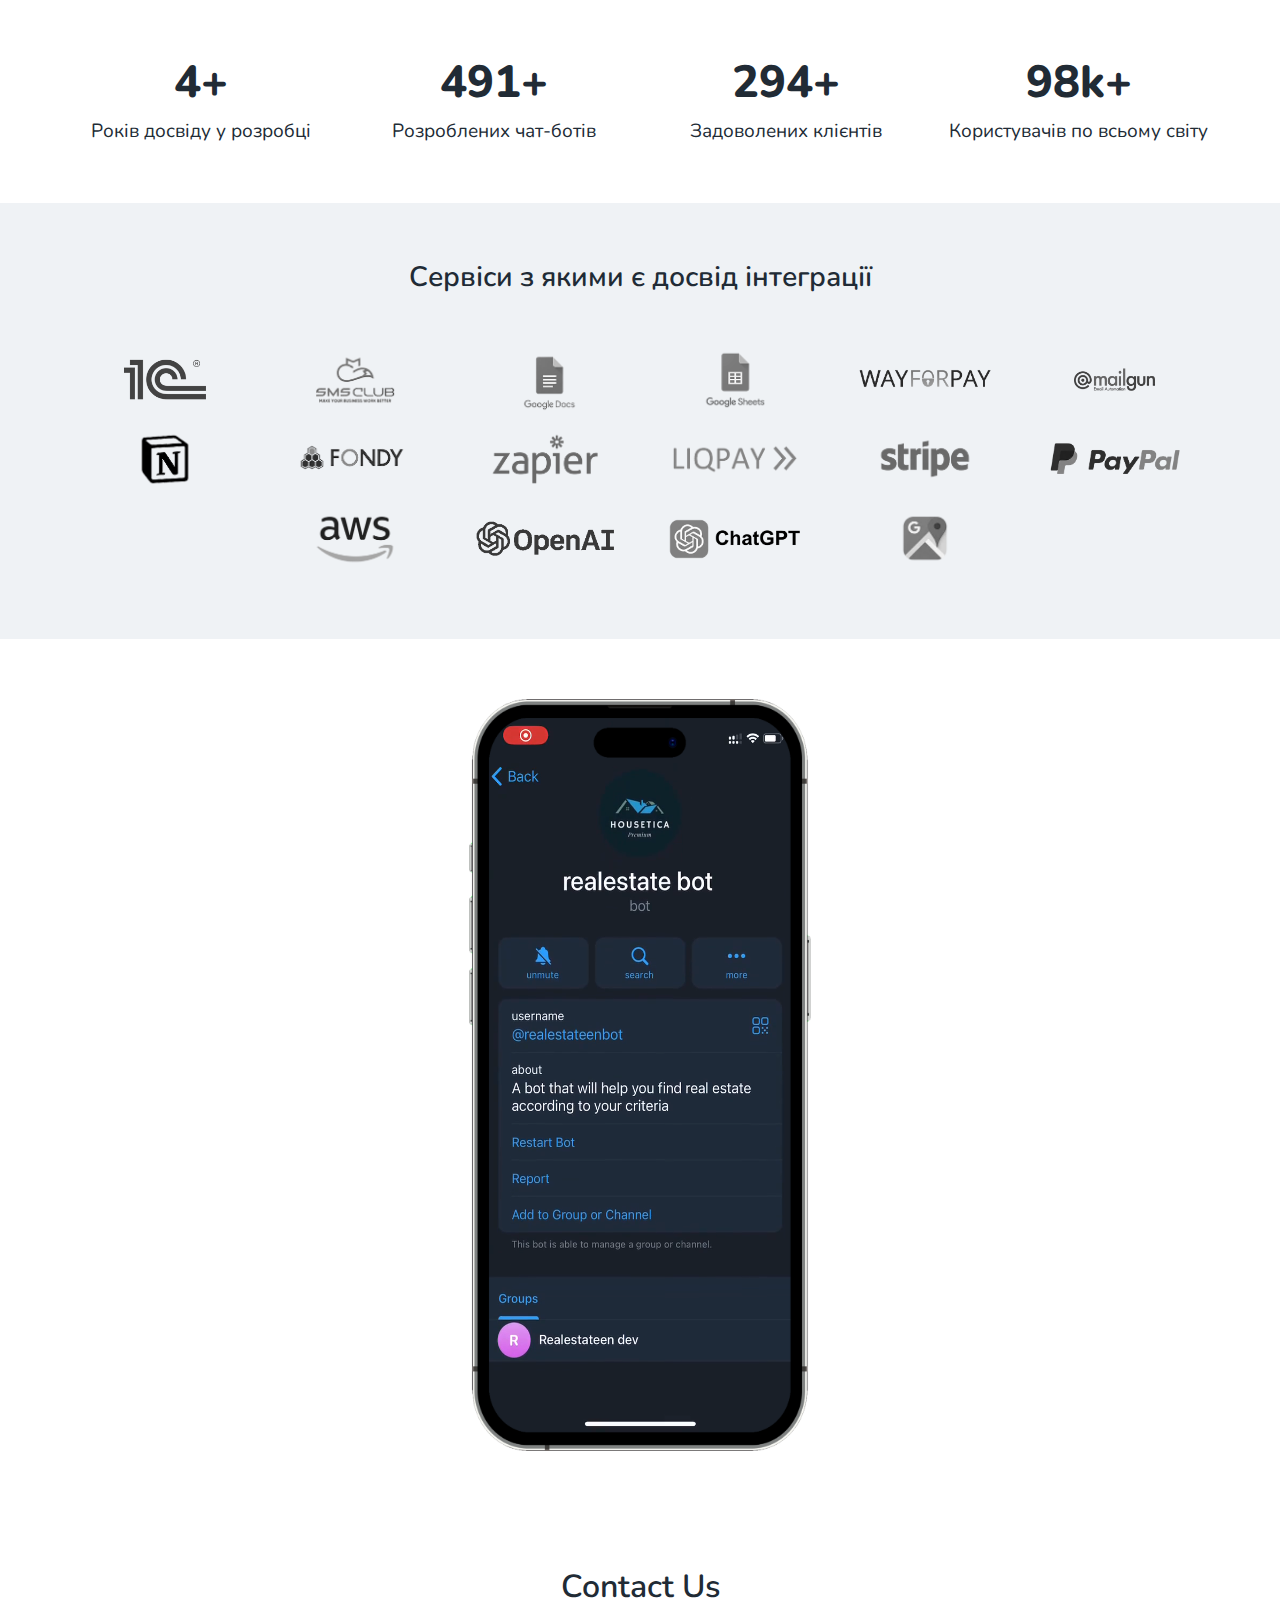
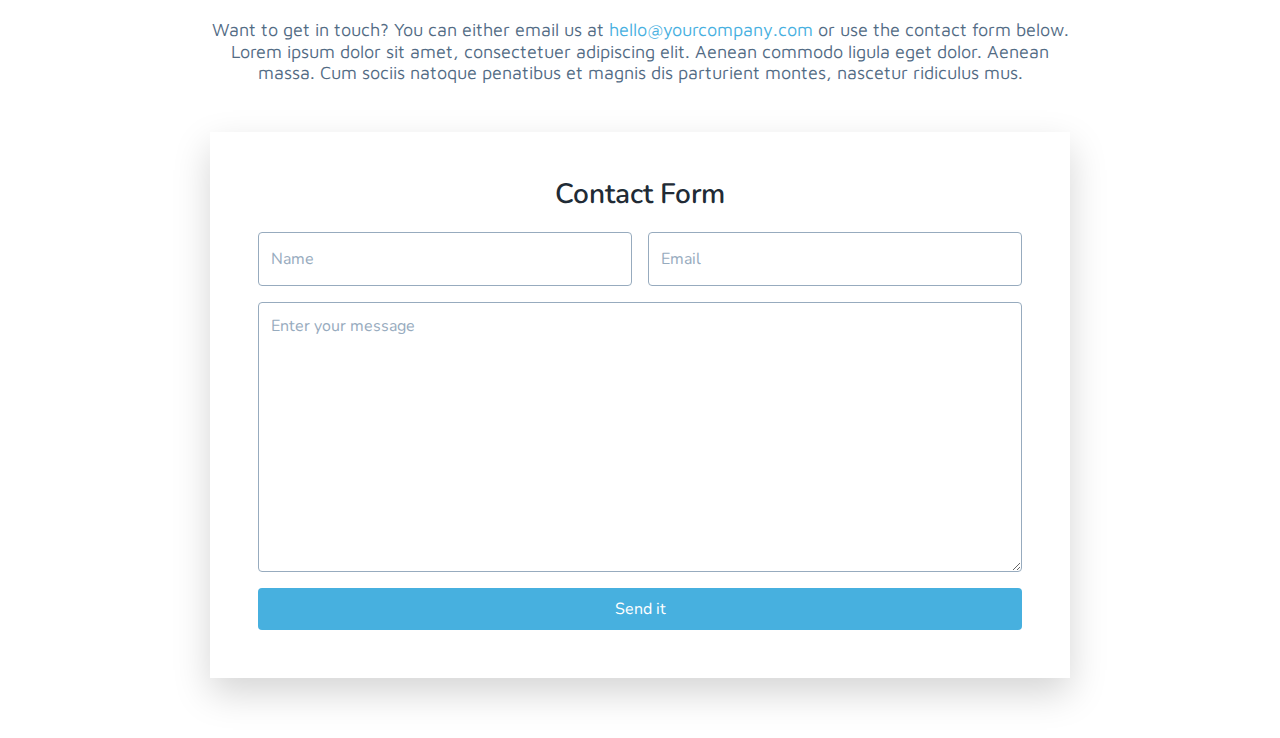
==== index.html @ f499e394 "Add files via upload" ====
<!doctype html>
<html lang="en">

<head>
	<title>Home</title>
	<meta charset="UTF-8">
	<meta name="format-detection" content="telephone=no">
	<!-- <style>body{opacity: 0;}</style> -->
	<link rel="stylesheet" href="css/style.min.css?_v=20231025171210">
	<link rel="shortcut icon" href="favicon.ico">
	<!-- <meta name="robots" content="noindex, nofollow"> -->
	<meta name="viewport" content="width=device-width, initial-scale=1.0">
</head>

<body>
	<div class="wrapper">
		<header class="header">
			<div class="header__container">
			</div>
		</header>
		<main class="home">
			<section class="home__stats stats">
				<div class="stats__container">
					<div data-watch data-watch-once data-watch-threshold="0.20" class="stats__items">
						<div class="stats__item">
							<div class="stats__title"><span data-digits-counter>5</span>+</div>
							<div class="stats__text">Років досвіду у розробці</div>
						</div>
						<div class="stats__item">
							<div class="stats__title"><span data-digits-counter>500</span>+</div>
							<div class="stats__text">Розроблених чат-ботів</div>
						</div>
						<div class="stats__item">
							<div class="stats__title"><span data-digits-counter>300</span>+</div>
							<div class="stats__text">Задоволених клієнтів</div>
						</div>
						<div class="stats__item">
							<div class="stats__title"><span data-digits-counter>100</span>k+</div>
							<div class="stats__text">Користувачів по всьому світу</div>
						</div>
					</div>
				</div>
			</section>
			<section class="home__platform platform">
				<div class="platform__container">
					<h2 class="platform__title">Сервіси з якими є досвід інтеграції</h2>
					<div class="platform__items">
						<div class="platform__item">
							<img src="img/1с.webp" alt="Logo" />
						</div>
						<div class="platform__item">
							<img src="img/smsClub.webp" alt="Logo" />
						</div>
						<div class="platform__item">
							<img src="img/googleDocs.webp" alt="Logo" />
						</div>
						<div class="platform__item">
							<img src="img/googleSheets.webp" alt="Logo" />
						</div>
						<div class="platform__item">
							<img src="img/wayForPay.webp" alt="Logo" />
						</div>
						<div class="platform__item">
							<img src="img/mailGun.webp" alt="Logo" />
						</div>
						<div class="platform__item">
							<img src="img/notion.webp" alt="Logo" />
						</div>
						<div class="platform__item">
							<img src="img/fondy.webp" alt="Logo" />
						</div>
						<div class="platform__item">
							<img src="img/zapier.webp" alt="Logo" />
						</div>
						<div class="platform__item">
							<img src="img/liqPay.webp" alt="Logo" />
						</div>
						<div class="platform__item">
							<img src="img/stripe.webp" alt="Logo" />
						</div>
						<div class="platform__item">
							<img src="img/payPal.webp" alt="Logo" />
						</div>
						<div class="platform__item">
							<img src="img/aws.webp" alt="Logo" />
						</div>
						<div class="platform__item">
							<img src="img/openAI.webp" alt="Logo" />
						</div>
						<div class="platform__item">
							<img src="img/chatGPT.webp" alt="Logo" />
						</div>
						<div class="platform__item">
							<img src="img/googleMaps.webp" alt="Logo" />
						</div>
					</div>
				</div>
			</section>
			<div class="home__phone phone">
				<div class="phone__container">
					<div class="phone__wrapper">
						<div class="phone__frame">
							<video muted="true" autoplay playsinline loop="true" class="phone__video" src="files/video.mp4"></video>
						</div>
					</div>
				</div>
			</div>
			<section class="home__contact contact">
				<div class="contact__container">
					<div class="contact__wrapper">
						<div class="contact__content">
							<h2 class="contact__title">Contact Us</h2>
							<div class="contact__text">Want to get in touch? You can either email us at <a href="mailto:hello@yourcompany.com" class="contact__link">hello@yourcompany.com</a> or use the contact form below. Lorem ipsum dolor sit amet, consectetuer adipiscing elit. Aenean commodo ligula eget dolor. Aenean massa. Cum sociis natoque penatibus et magnis dis parturient montes, nascetur ridiculus mus.</div>
						</div>
						<form action="#" class="contact__form form-contact">
							<h3 class="form-contact__title">Contact Form</h3>

							<div class="form-contact__body">
								<div class="form-contact__item">
									<input autocomplete="off" data-required type="text" name="form[]" data-error="" placeholder="Name" class="form-contact__input" />
								</div>
								<div class="form-contact__item">
									<input autocomplete="off" data-required="email" type="text" name="form[]" data-error="" placeholder="Email" class="form-contact__input" />
								</div>
								<div class="form-contact__item form-contact__item--txta">
									<textarea autocomplete="off" name="form[]" placeholder="Enter your message" data-error="" class="form-contact__input"></textarea>
								</div>
							</div>

							<button type="submit" class="form-contact__button">Send it</button>
						</form>
					</div>
				</div>
			</section>
		</main>
		<footer class="footer">
			<div class="footer__container">
			</div>
		</footer>
	</div>
	<script src="js/app.min.js?_v=20231025171210"></script>
</body>

</html>
---- css/style.min.css ----
@charset "UTF-8";@import url(https://fonts.googleapis.com/css?family=Nunito:200,300,regular,500,600,700,800,900,200italic,300italic,italic,500italic,600italic,700italic,800italic,900italic&display=swap);@import url(https://fonts.googleapis.com/css?family=Maven+Pro:regular,500,600,700,800,900&display=swap);*{padding:0;margin:0;border:0}*,:after,:before{-webkit-box-sizing:border-box;box-sizing:border-box}body,html{height:100%;min-width:320px}body{color:#212b35;line-height:1;font-family:Nunito;font-size:1rem;-ms-text-size-adjust:100%;-moz-text-size-adjust:100%;-webkit-text-size-adjust:100%;-webkit-font-smoothing:antialiased;-moz-osx-font-smoothing:grayscale}button,input,textarea{font-family:Nunito;font-size:inherit;line-height:inherit}button{cursor:pointer;color:inherit;background-color:transparent}a{color:inherit;text-decoration:none}ul li{list-style:none}img{vertical-align:top}h1,h2,h3,h4,h5,h6{font-weight:inherit;font-size:inherit}body{background-color:#fff}.lock body{overflow:hidden;-ms-touch-action:none;touch-action:none;-ms-scroll-chaining:none;overscroll-behavior:none}.wrapper{min-height:100%;display:-webkit-box;display:-ms-flexbox;display:flex;-webkit-box-orient:vertical;-webkit-box-direction:normal;-ms-flex-direction:column;flex-direction:column;overflow:hidden}@supports (overflow:clip){.wrapper{overflow:clip}}.wrapper>main{-webkit-box-flex:1;-ms-flex:1 1 auto;flex:1 1 auto}.wrapper>*{min-width:0}[class*=__container]{margin:0 auto;max-width:71.25rem}[class*=-ibg]{position:relative}[class*=-ibg] img{position:absolute;width:100%;height:100%;top:0;left:0;-o-object-fit:cover;object-fit:cover}[class*=-ibg--contain] img{-o-object-fit:contain;object-fit:contain}.stats{padding:60px 0}.stats__items{display:-ms-grid;display:grid;-ms-grid-columns:(1fr)[4];grid-template-columns:repeat(4,1fr);gap:30px}.stats__item{text-align:center}.stats__title{font-size:45px;font-weight:800;white-space:nowrap}.stats__title:not(:last-child){margin-bottom:15px}.stats__text{line-height:1.2;font-size:19px}.platform{padding:60px 0;background-color:#eff2f5}.platform__title{text-align:center;font-size:28px;font-weight:600}.platform__title:not(:last-child){margin-bottom:48px}.platform__items{display:-webkit-box;display:-ms-flexbox;display:flex;-webkit-box-pack:center;-ms-flex-pack:center;justify-content:center;-ms-flex-wrap:wrap;flex-wrap:wrap}.platform__item{-webkit-box-flex:0;-ms-flex:0 0 16.666%;flex:0 0 16.666%;height:80px;padding:5px 12px;display:-webkit-box;display:-ms-flexbox;display:flex;-webkit-box-pack:center;-ms-flex-pack:center;justify-content:center;-webkit-transition:-webkit-filter .4s ease 0s;transition:-webkit-filter .4s ease 0s;transition:filter .4s ease 0s;transition:filter .4s ease 0s,-webkit-filter .4s ease 0s}.platform__item img{width:100%;-o-object-fit:contain;object-fit:contain}.phone{padding:60px 0}.phone__container{display:-webkit-box;display:-ms-flexbox;display:flex;-webkit-box-pack:center;-ms-flex-pack:center;justify-content:center}.phone__wrapper{-webkit-box-flex:0;-ms-flex:0 0 30%;flex:0 0 30%}.phone__frame{position:relative;overflow:hidden;padding-bottom:220%}.phone__frame::before{content:"";position:absolute;width:100%;height:100%;left:0;top:0;background:url(../img/phone/phone.png) center no-repeat;background-size:100% 100%;z-index:2}.phone__frame::after{content:"";width:96%;height:98%;position:absolute;left:50%;top:50%;-webkit-transform:translate(-50%,-50%);-ms-transform:translate(-50%,-50%);transform:translate(-50%,-50%);background-color:#000;z-index:0;border-radius:14% 14% 14% 14%/10% 10% 10% 10%}.phone__video{position:absolute;top:50%;left:50%;width:90%;height:95%;z-index:1;-webkit-transform:translate(-50%,-50%) translate(-1px,0);-ms-transform:translate(-50%,-50%) translate(-1px,0);transform:translate(-50%,-50%) translate(-1px,0);border-radius:10% 10% 10% 10%/5% 5% 5% 5%;-o-object-fit:fill;object-fit:fill}.contact{padding:60px 0}.contact__wrapper{max-width:860px;margin:0 auto}.contact__content{text-align:center}.contact__content:not(:last-child){margin-bottom:48px}.contact__title{font-size:32px;font-weight:600}.contact__title:not(:last-child){margin-bottom:16px}.contact__text{font-size:18px;color:#526b84;line-height:1.2;font-family:"Maven Pro"}.contact__link{color:#47b0df}.form-contact{background-color:#fff;width:100%;-webkit-box-shadow:0 15px 35px 0 rgba(0,0,0,.17);box-shadow:0 15px 35px 0 rgba(0,0,0,.17);padding:48px}.form-contact__title{font-size:28px;font-weight:600;text-align:center}.form-contact__title:not(:last-child){margin-bottom:24px}.form-contact__body{display:-ms-grid;display:grid;-ms-grid-columns:(1fr)[2];grid-template-columns:repeat(2,1fr);gap:16px}.form-contact__body:not(:last-child){margin-bottom:16px}.form-contact__item--txta textarea{resize:vertical;min-height:270px}.form-contact__input{-webkit-appearance:none;-moz-appearance:none;appearance:none;border-radius:4px;width:100%;display:block;padding:15px 12px;border:1px solid #97abbe;-webkit-transition:border-color .3s,-webkit-box-shadow .3s;transition:border-color .3s,-webkit-box-shadow .3s;transition:box-shadow .3s,border-color .3s;transition:box-shadow .3s,border-color .3s,-webkit-box-shadow .3s;font-size:16px}.form-contact__input::-webkit-input-placeholder{color:#97abbe}.form-contact__input::-moz-placeholder{color:#97abbe}.form-contact__input:-ms-input-placeholder{color:#97abbe}.form-contact__input::-ms-input-placeholder{color:#97abbe}.form-contact__input::placeholder{color:#97abbe}.form-contact__input._form-focus{outline:0;-webkit-box-shadow:0 0 8px 2px rgba(151,171,190,.4);box-shadow:0 0 8px 2px rgba(151,171,190,.4)}.form-contact__input._form-error{border-color:rgba(255,0,0,.4);-webkit-box-shadow:0 0 4px 2px rgba(255,0,0,.3);box-shadow:0 0 4px 2px rgba(255,0,0,.3)}.form-contact__input[placeholder]:not([data-placeholder-nohiden])::-webkit-input-placeholder{-webkit-transition:opacity .3s;transition:opacity .3s}.form-contact__input[placeholder]:not([data-placeholder-nohiden])::-moz-placeholder{-moz-transition:opacity .3s;transition:opacity .3s}.form-contact__input[placeholder]:not([data-placeholder-nohiden]):-ms-input-placeholder{-ms-transition:opacity .3s;transition:opacity .3s}.form-contact__input[placeholder]:not([data-placeholder-nohiden])::-ms-input-placeholder{-ms-transition:opacity .3s;transition:opacity .3s}.form-contact__input[placeholder]:not([data-placeholder-nohiden])::placeholder{-webkit-transition:opacity .3s;transition:opacity .3s}.form-contact__input[placeholder]:not([data-placeholder-nohiden]):focus::-webkit-input-placeholder{opacity:0}.form-contact__input[placeholder]:not([data-placeholder-nohiden]):focus::-moz-placeholder{opacity:0}.form-contact__input[placeholder]:not([data-placeholder-nohiden]):focus:-ms-input-placeholder{opacity:0}.form-contact__input[placeholder]:not([data-placeholder-nohiden]):focus::-ms-input-placeholder{opacity:0}.form-contact__input[placeholder]:not([data-placeholder-nohiden]):focus::placeholder{opacity:0}.form-contact__button{display:-webkit-box;display:-ms-flexbox;display:flex;width:100%;-webkit-box-pack:center;-ms-flex-pack:center;justify-content:center;-webkit-box-align:center;-ms-flex-align:center;align-items:center;color:#fff;border-radius:4px;background-color:#47b0df;padding:13px 24px;-webkit-transition:all .3s ease 0s;transition:all .3s ease 0s}@media (min-width:47.99875em){.form-contact__item--txta{-ms-grid-column-span:2;grid-column:span 2}}@media (max-width:1200px){[class*=__container]{max-width:60rem}}@media (max-width:575px){[class*=__container]{max-width:none;padding:0 .9375rem}.stats{padding:48px 0}.stats__items{-webkit-column-gap:25px;-moz-column-gap:25px;column-gap:25px}.stats__title{font-size:2.1875rem}.stats__text{font-size:18px}.platform{padding:48px 0}.phone{padding:48px 0}.contact{padding:48px 0}}@media (max-width:61.99875em){[class*=__container]{max-width:45rem}.stats__title{font-size:40px}}@media (max-width:47.99875em){[class*=__container]{max-width:33.75rem}.stats__items{-ms-grid-columns:(1fr)[2];grid-template-columns:repeat(2,1fr)}.platform__items{-ms-grid-columns:(1fr)[4];grid-template-columns:repeat(4,1fr)}.platform__item{padding:5px;-webkit-box-flex:0;-ms-flex:0 0 25%;flex:0 0 25%;height:60px}.platform__item:nth-child(4n){padding-right:0}.platform__item:nth-child(4n+1){padding-left:0}.phone__wrapper{-webkit-box-flex:0;-ms-flex:0 0 100%;flex:0 0 100%}.form-contact{padding:25px}.form-contact__body{-ms-grid-columns:1fr;grid-template-columns:1fr}.form-contact__item--txta textarea{min-height:140px}}@media (any-hover:hover){.platform__item{-webkit-filter:grayscale(1);filter:grayscale(1)}.platform__item:hover{-webkit-filter:grayscale(0);filter:grayscale(0)}.contact__link:hover{text-decoration:underline}.form-contact__button:hover{background-color:#26a2d9}}
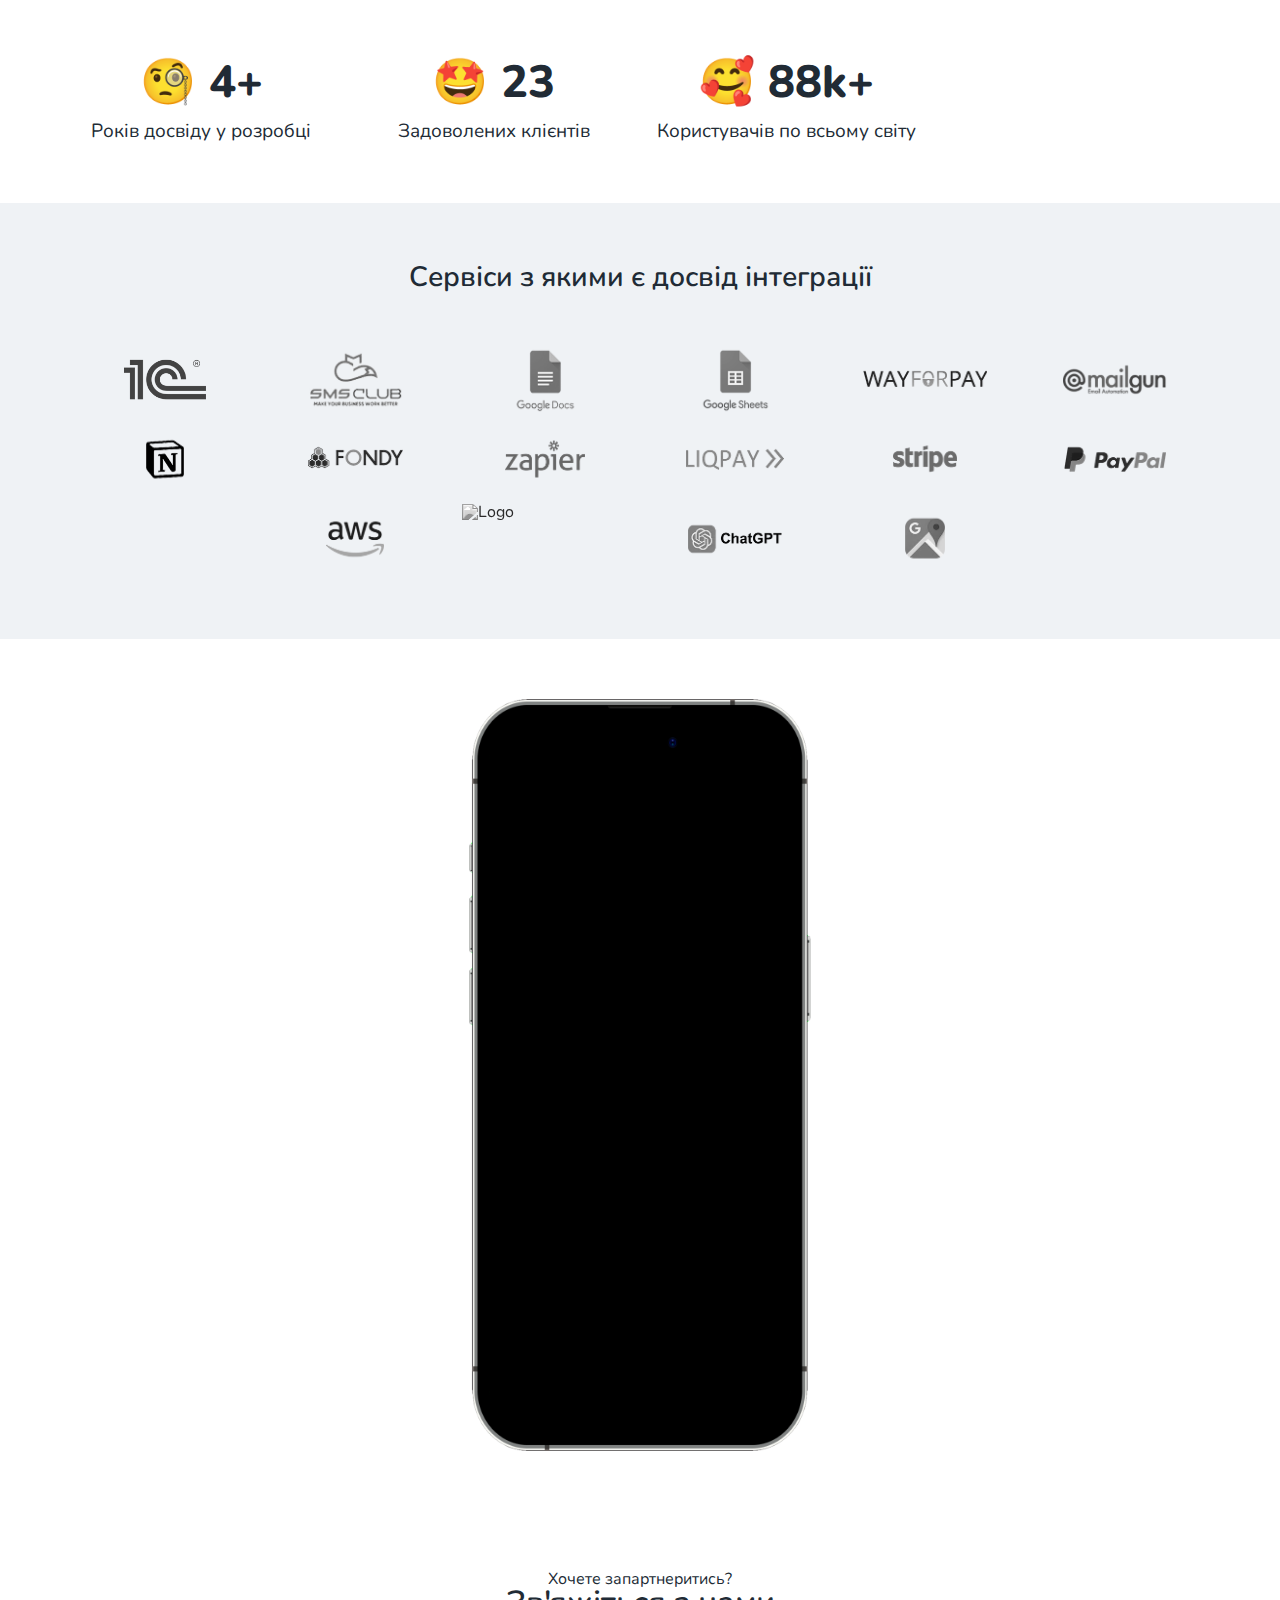
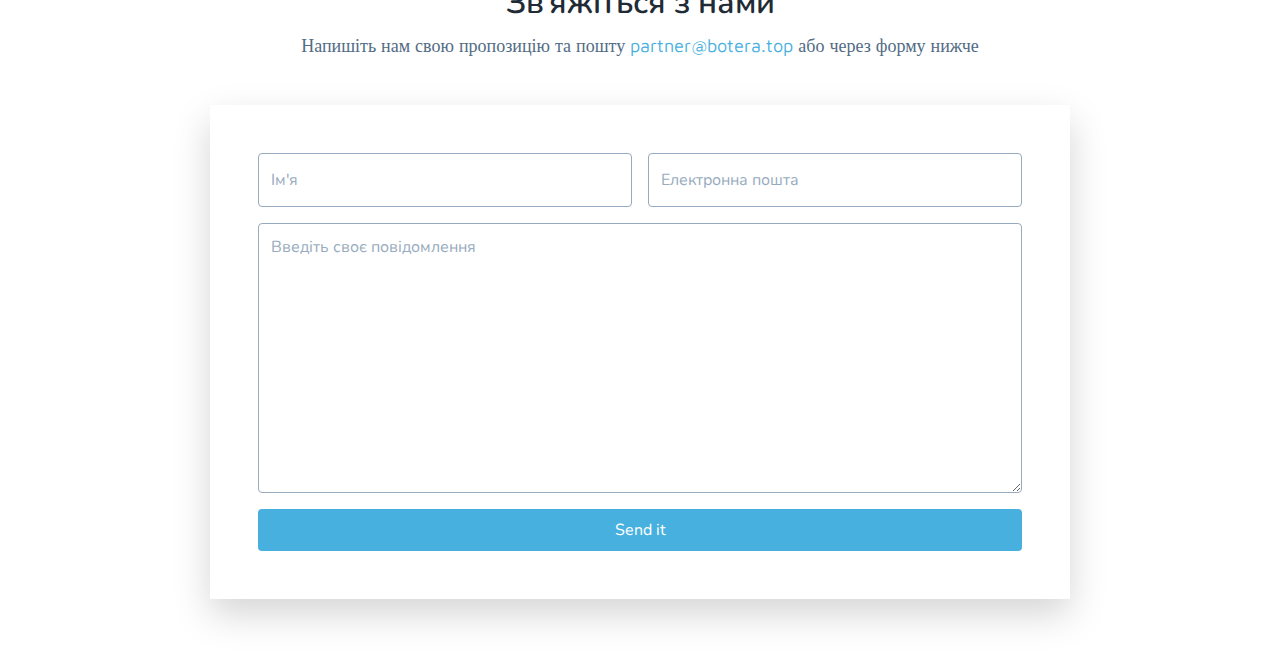
==== commit 263f06e9: "Update index.html" ====
--- a/index.html
+++ b/index.html
@@ -20,29 +20,25 @@
 		</header>
 		<main class="home">
 			<section class="home__stats stats">
-				<div class="stats__container">
+				<div class="stats__container container">
 					<div data-watch data-watch-once data-watch-threshold="0.20" class="stats__items">
 						<div class="stats__item">
-							<div class="stats__title"><span data-digits-counter>5</span>+</div>
+							<div class="stats__title">🧐 <span data-digits-counter>5</span>+</div>
 							<div class="stats__text">Років досвіду у розробці</div>
 						</div>
 						<div class="stats__item">
-							<div class="stats__title"><span data-digits-counter>500</span>+</div>
-							<div class="stats__text">Розроблених чат-ботів</div>
-						</div>
-						<div class="stats__item">
-							<div class="stats__title"><span data-digits-counter>300</span>+</div>
+							<div class="stats__title">🤩 <span data-digits-counter>27</span></div>
 							<div class="stats__text">Задоволених клієнтів</div>
 						</div>
 						<div class="stats__item">
-							<div class="stats__title"><span data-digits-counter>100</span>k+</div>
+							<div class="stats__title">🥰 <span data-digits-counter>100</span>k+</div>
 							<div class="stats__text">Користувачів по всьому світу</div>
 						</div>
 					</div>
 				</div>
 			</section>
 			<section class="home__platform platform">
-				<div class="platform__container">
+				<div class="platform__container container">
 					<h2 class="platform__title">Сервіси з якими є досвід інтеграції</h2>
 					<div class="platform__items">
 						<div class="platform__item">
@@ -85,7 +81,7 @@
 							<img src="img/aws.webp" alt="Logo" />
 						</div>
 						<div class="platform__item">
-							<img src="img/openAI.webp" alt="Logo" />
+							<img src="img/coingate.webp" alt="Logo" />
 						</div>
 						<div class="platform__item">
 							<img src="img/chatGPT.webp" alt="Logo" />
@@ -100,7 +96,7 @@
 				<div class="phone__container">
 					<div class="phone__wrapper">
 						<div class="phone__frame">
-							<video muted="true" autoplay playsinline loop="true" class="phone__video" src="files/video.mp4"></video>
+							<video muted="true" autoplay playsinline loop="true" class="phone__video" src="files/realestate_bot_video.mp4"></video>
 						</div>
 					</div>
 				</div>
@@ -109,21 +105,20 @@
 				<div class="contact__container">
 					<div class="contact__wrapper">
 						<div class="contact__content">
-							<h2 class="contact__title">Contact Us</h2>
-							<div class="contact__text">Want to get in touch? You can either email us at <a href="mailto:hello@yourcompany.com" class="contact__link">hello@yourcompany.com</a> or use the contact form below. Lorem ipsum dolor sit amet, consectetuer adipiscing elit. Aenean commodo ligula eget dolor. Aenean massa. Cum sociis natoque penatibus et magnis dis parturient montes, nascetur ridiculus mus.</div>
+							<div class="contact__label">Хочете запартнеритись?</div>
+							<h2 class="contact__title">Зв'яжіться з нами</h2>
+							<div class="contact__text">Напишіть нам свою пропозицію та пошту <a href="mailto:partner@botera.top" class="contact__link">partner@botera.top</a> або через форму нижче</div>
 						</div>
-						<form action="#" class="contact__form form-contact">
-							<h3 class="form-contact__title">Contact Form</h3>
-
+						<form id="partner-form" class="contact__form form-contact">
 							<div class="form-contact__body">
 								<div class="form-contact__item">
-									<input autocomplete="off" data-required type="text" name="form[]" data-error="" placeholder="Name" class="form-contact__input" />
+									<input data-required type="text" name="form[]" data-error="Це поле є обов'язковим!" placeholder="Ім'я" class="form-contact__input" />
 								</div>
 								<div class="form-contact__item">
-									<input autocomplete="off" data-required="email" type="text" name="form[]" data-error="" placeholder="Email" class="form-contact__input" />
+									<input data-required="email" type="text" name="form[]" data-error="Це поле є обов'язковим! | Некоректний Email!" placeholder="Електронна пошта" class="form-contact__input" />
 								</div>
 								<div class="form-contact__item form-contact__item--txta">
-									<textarea autocomplete="off" name="form[]" placeholder="Enter your message" data-error="" class="form-contact__input"></textarea>
+									<textarea data-required="10" name="form[]" placeholder="Введіть своє повідомлення" data-error="Це поле є обов'язковим! | Поле повинно містити принаймні 10 символів!" class="form-contact__input"></textarea>
 								</div>
 							</div>
 
@@ -141,4 +136,4 @@
 	<script src="js/app.min.js?_v=20231025171210"></script>
 </body>
 
-</html>+</html>
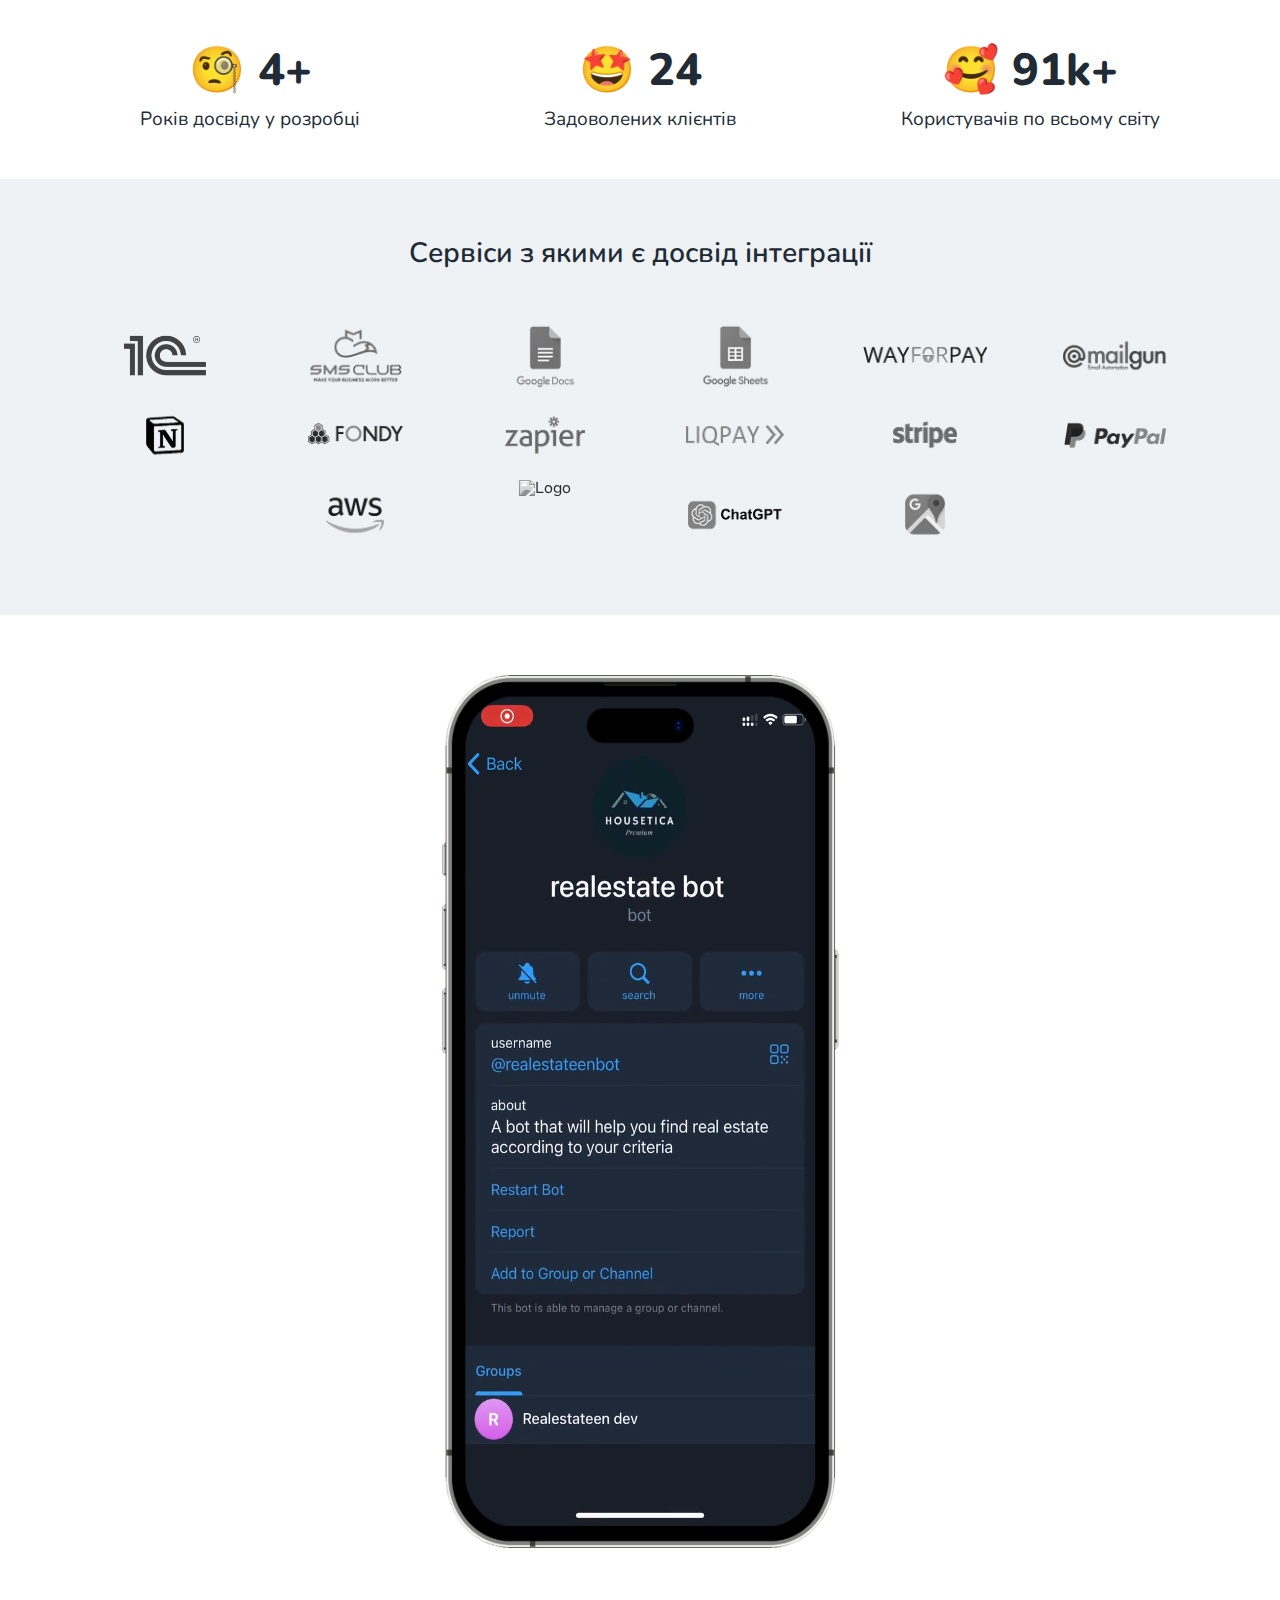
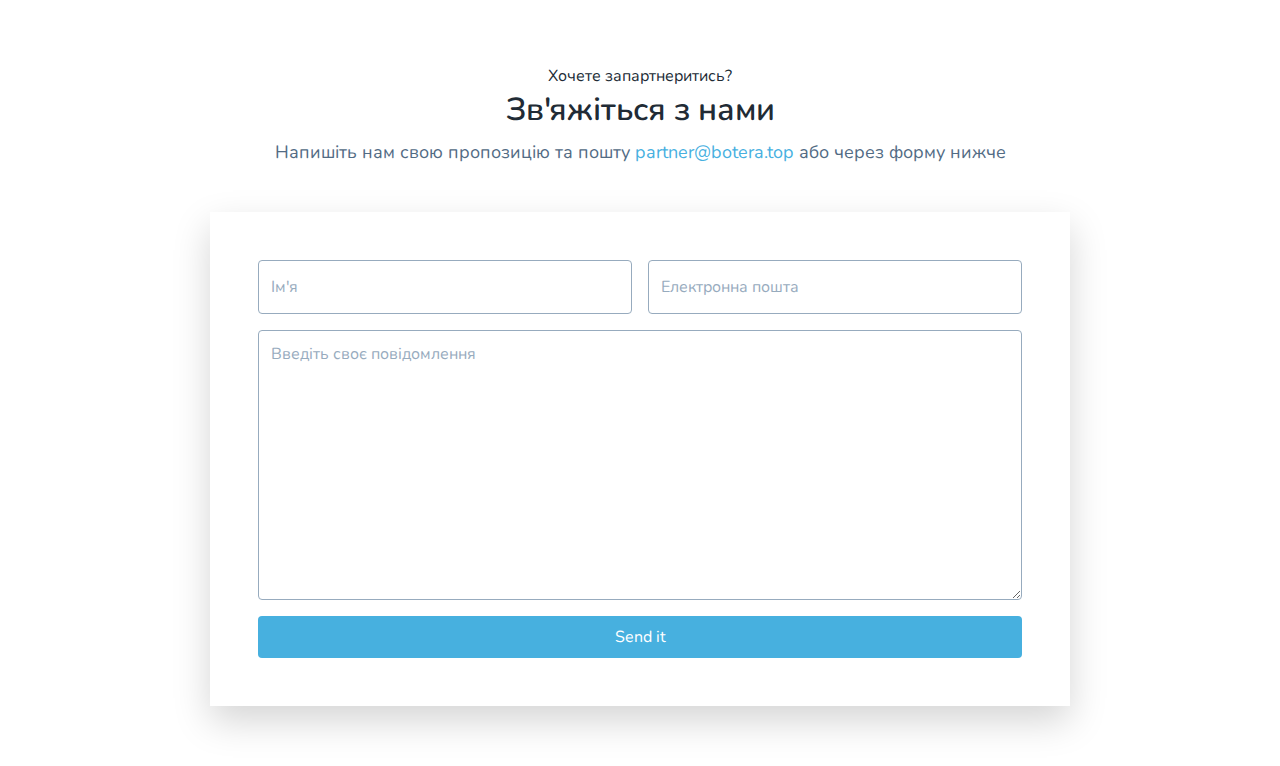
==== commit 7fb6063d: "Update index.html" ====
--- a/index.html
+++ b/index.html
@@ -96,7 +96,7 @@
 				<div class="phone__container">
 					<div class="phone__wrapper">
 						<div class="phone__frame">
-							<video muted="true" autoplay playsinline loop="true" class="phone__video" src="files/realestate_bot_video.mp4"></video>
+							<video muted="true" autoplay playsinline loop="true" class="phone__video" src="files/video.mp4"></video>
 						</div>
 					</div>
 				</div>
--- a/css/style.min.css
+++ b/css/style.min.css
@@ -1 +1 @@
-@charset "UTF-8";@import url(https://fonts.googleapis.com/css?family=Nunito:200,300,regular,500,600,700,800,900,200italic,300italic,italic,500italic,600italic,700italic,800italic,900italic&display=swap);@import url(https://fonts.googleapis.com/css?family=Maven+Pro:regular,500,600,700,800,900&display=swap);*{padding:0;margin:0;border:0}*,:after,:before{-webkit-box-sizing:border-box;box-sizing:border-box}body,html{height:100%;min-width:320px}body{color:#212b35;line-height:1;font-family:Nunito;font-size:1rem;-ms-text-size-adjust:100%;-moz-text-size-adjust:100%;-webkit-text-size-adjust:100%;-webkit-font-smoothing:antialiased;-moz-osx-font-smoothing:grayscale}button,input,textarea{font-family:Nunito;font-size:inherit;line-height:inherit}button{cursor:pointer;color:inherit;background-color:transparent}a{color:inherit;text-decoration:none}ul li{list-style:none}img{vertical-align:top}h1,h2,h3,h4,h5,h6{font-weight:inherit;font-size:inherit}body{background-color:#fff}.lock body{overflow:hidden;-ms-touch-action:none;touch-action:none;-ms-scroll-chaining:none;overscroll-behavior:none}.wrapper{min-height:100%;display:-webkit-box;display:-ms-flexbox;display:flex;-webkit-box-orient:vertical;-webkit-box-direction:normal;-ms-flex-direction:column;flex-direction:column;overflow:hidden}@supports (overflow:clip){.wrapper{overflow:clip}}.wrapper>main{-webkit-box-flex:1;-ms-flex:1 1 auto;flex:1 1 auto}.wrapper>*{min-width:0}[class*=__container]{margin:0 auto;max-width:71.25rem}[class*=-ibg]{position:relative}[class*=-ibg] img{position:absolute;width:100%;height:100%;top:0;left:0;-o-object-fit:cover;object-fit:cover}[class*=-ibg--contain] img{-o-object-fit:contain;object-fit:contain}.stats{padding:60px 0}.stats__items{display:-ms-grid;display:grid;-ms-grid-columns:(1fr)[4];grid-template-columns:repeat(4,1fr);gap:30px}.stats__item{text-align:center}.stats__title{font-size:45px;font-weight:800;white-space:nowrap}.stats__title:not(:last-child){margin-bottom:15px}.stats__text{line-height:1.2;font-size:19px}.platform{padding:60px 0;background-color:#eff2f5}.platform__title{text-align:center;font-size:28px;font-weight:600}.platform__title:not(:last-child){margin-bottom:48px}.platform__items{display:-webkit-box;display:-ms-flexbox;display:flex;-webkit-box-pack:center;-ms-flex-pack:center;justify-content:center;-ms-flex-wrap:wrap;flex-wrap:wrap}.platform__item{-webkit-box-flex:0;-ms-flex:0 0 16.666%;flex:0 0 16.666%;height:80px;padding:5px 12px;display:-webkit-box;display:-ms-flexbox;display:flex;-webkit-box-pack:center;-ms-flex-pack:center;justify-content:center;-webkit-transition:-webkit-filter .4s ease 0s;transition:-webkit-filter .4s ease 0s;transition:filter .4s ease 0s;transition:filter .4s ease 0s,-webkit-filter .4s ease 0s}.platform__item img{width:100%;-o-object-fit:contain;object-fit:contain}.phone{padding:60px 0}.phone__container{display:-webkit-box;display:-ms-flexbox;display:flex;-webkit-box-pack:center;-ms-flex-pack:center;justify-content:center}.phone__wrapper{-webkit-box-flex:0;-ms-flex:0 0 30%;flex:0 0 30%}.phone__frame{position:relative;overflow:hidden;padding-bottom:220%}.phone__frame::before{content:"";position:absolute;width:100%;height:100%;left:0;top:0;background:url(../img/phone/phone.png) center no-repeat;background-size:100% 100%;z-index:2}.phone__frame::after{content:"";width:96%;height:98%;position:absolute;left:50%;top:50%;-webkit-transform:translate(-50%,-50%);-ms-transform:translate(-50%,-50%);transform:translate(-50%,-50%);background-color:#000;z-index:0;border-radius:14% 14% 14% 14%/10% 10% 10% 10%}.phone__video{position:absolute;top:50%;left:50%;width:90%;height:95%;z-index:1;-webkit-transform:translate(-50%,-50%) translate(-1px,0);-ms-transform:translate(-50%,-50%) translate(-1px,0);transform:translate(-50%,-50%) translate(-1px,0);border-radius:10% 10% 10% 10%/5% 5% 5% 5%;-o-object-fit:fill;object-fit:fill}.contact{padding:60px 0}.contact__wrapper{max-width:860px;margin:0 auto}.contact__content{text-align:center}.contact__content:not(:last-child){margin-bottom:48px}.contact__title{font-size:32px;font-weight:600}.contact__title:not(:last-child){margin-bottom:16px}.contact__text{font-size:18px;color:#526b84;line-height:1.2;font-family:"Maven Pro"}.contact__link{color:#47b0df}.form-contact{background-color:#fff;width:100%;-webkit-box-shadow:0 15px 35px 0 rgba(0,0,0,.17);box-shadow:0 15px 35px 0 rgba(0,0,0,.17);padding:48px}.form-contact__title{font-size:28px;font-weight:600;text-align:center}.form-contact__title:not(:last-child){margin-bottom:24px}.form-contact__body{display:-ms-grid;display:grid;-ms-grid-columns:(1fr)[2];grid-template-columns:repeat(2,1fr);gap:16px}.form-contact__body:not(:last-child){margin-bottom:16px}.form-contact__item--txta textarea{resize:vertical;min-height:270px}.form-contact__input{-webkit-appearance:none;-moz-appearance:none;appearance:none;border-radius:4px;width:100%;display:block;padding:15px 12px;border:1px solid #97abbe;-webkit-transition:border-color .3s,-webkit-box-shadow .3s;transition:border-color .3s,-webkit-box-shadow .3s;transition:box-shadow .3s,border-color .3s;transition:box-shadow .3s,border-color .3s,-webkit-box-shadow .3s;font-size:16px}.form-contact__input::-webkit-input-placeholder{color:#97abbe}.form-contact__input::-moz-placeholder{color:#97abbe}.form-contact__input:-ms-input-placeholder{color:#97abbe}.form-contact__input::-ms-input-placeholder{color:#97abbe}.form-contact__input::placeholder{color:#97abbe}.form-contact__input._form-focus{outline:0;-webkit-box-shadow:0 0 8px 2px rgba(151,171,190,.4);box-shadow:0 0 8px 2px rgba(151,171,190,.4)}.form-contact__input._form-error{border-color:rgba(255,0,0,.4);-webkit-box-shadow:0 0 4px 2px rgba(255,0,0,.3);box-shadow:0 0 4px 2px rgba(255,0,0,.3)}.form-contact__input[placeholder]:not([data-placeholder-nohiden])::-webkit-input-placeholder{-webkit-transition:opacity .3s;transition:opacity .3s}.form-contact__input[placeholder]:not([data-placeholder-nohiden])::-moz-placeholder{-moz-transition:opacity .3s;transition:opacity .3s}.form-contact__input[placeholder]:not([data-placeholder-nohiden]):-ms-input-placeholder{-ms-transition:opacity .3s;transition:opacity .3s}.form-contact__input[placeholder]:not([data-placeholder-nohiden])::-ms-input-placeholder{-ms-transition:opacity .3s;transition:opacity .3s}.form-contact__input[placeholder]:not([data-placeholder-nohiden])::placeholder{-webkit-transition:opacity .3s;transition:opacity .3s}.form-contact__input[placeholder]:not([data-placeholder-nohiden]):focus::-webkit-input-placeholder{opacity:0}.form-contact__input[placeholder]:not([data-placeholder-nohiden]):focus::-moz-placeholder{opacity:0}.form-contact__input[placeholder]:not([data-placeholder-nohiden]):focus:-ms-input-placeholder{opacity:0}.form-contact__input[placeholder]:not([data-placeholder-nohiden]):focus::-ms-input-placeholder{opacity:0}.form-contact__input[placeholder]:not([data-placeholder-nohiden]):focus::placeholder{opacity:0}.form-contact__button{display:-webkit-box;display:-ms-flexbox;display:flex;width:100%;-webkit-box-pack:center;-ms-flex-pack:center;justify-content:center;-webkit-box-align:center;-ms-flex-align:center;align-items:center;color:#fff;border-radius:4px;background-color:#47b0df;padding:13px 24px;-webkit-transition:all .3s ease 0s;transition:all .3s ease 0s}@media (min-width:47.99875em){.form-contact__item--txta{-ms-grid-column-span:2;grid-column:span 2}}@media (max-width:1200px){[class*=__container]{max-width:60rem}}@media (max-width:575px){[class*=__container]{max-width:none;padding:0 .9375rem}.stats{padding:48px 0}.stats__items{-webkit-column-gap:25px;-moz-column-gap:25px;column-gap:25px}.stats__title{font-size:2.1875rem}.stats__text{font-size:18px}.platform{padding:48px 0}.phone{padding:48px 0}.contact{padding:48px 0}}@media (max-width:61.99875em){[class*=__container]{max-width:45rem}.stats__title{font-size:40px}}@media (max-width:47.99875em){[class*=__container]{max-width:33.75rem}.stats__items{-ms-grid-columns:(1fr)[2];grid-template-columns:repeat(2,1fr)}.platform__items{-ms-grid-columns:(1fr)[4];grid-template-columns:repeat(4,1fr)}.platform__item{padding:5px;-webkit-box-flex:0;-ms-flex:0 0 25%;flex:0 0 25%;height:60px}.platform__item:nth-child(4n){padding-right:0}.platform__item:nth-child(4n+1){padding-left:0}.phone__wrapper{-webkit-box-flex:0;-ms-flex:0 0 100%;flex:0 0 100%}.form-contact{padding:25px}.form-contact__body{-ms-grid-columns:1fr;grid-template-columns:1fr}.form-contact__item--txta textarea{min-height:140px}}@media (any-hover:hover){.platform__item{-webkit-filter:grayscale(1);filter:grayscale(1)}.platform__item:hover{-webkit-filter:grayscale(0);filter:grayscale(0)}.contact__link:hover{text-decoration:underline}.form-contact__button:hover{background-color:#26a2d9}}+@charset "UTF-8";@import url(https://fonts.googleapis.com/css?family=Nunito:200,300,regular,500,600,700,800,900,200italic,300italic,italic,500italic,600italic,700italic,800italic,900italic&display=swap);@import url(https://fonts.googleapis.com/css?family=Maven+Pro:regular,500,600,700,800,900&display=swap);*{padding:0;margin:0;border:0}*,:after,:before{-webkit-box-sizing:border-box;box-sizing:border-box}body,html{height:100%;min-width:320px}body{color:#212b35;line-height:1;font-family:Nunito;font-size:1rem;-ms-text-size-adjust:100%;-moz-text-size-adjust:100%;-webkit-text-size-adjust:100%;-webkit-font-smoothing:antialiased;-moz-osx-font-smoothing:grayscale}button,input,textarea{font-family:Nunito;font-size:inherit;line-height:inherit}button{cursor:pointer;color:inherit;background-color:transparent}a{color:inherit;text-decoration:none}ul li{list-style:none}img{vertical-align:top}h1,h2,h3,h4,h5,h6{font-weight:inherit;font-size:inherit}body{background-color:#fff}.lock body{overflow:hidden;-ms-touch-action:none;touch-action:none;-ms-scroll-chaining:none;overscroll-behavior:none}.wrapper{min-height:100%;display:-webkit-box;display:-ms-flexbox;display:flex;-webkit-box-orient:vertical;-webkit-box-direction:normal;-ms-flex-direction:column;flex-direction:column;overflow:hidden}@supports (overflow:clip){.wrapper{overflow:clip}}.wrapper>main{-webkit-box-flex:1;-ms-flex:1 1 auto;flex:1 1 auto}.wrapper>*{min-width:0}[class*=__container]{margin:0 auto;max-width:71.25rem}[class*=-ibg]{position:relative}[class*=-ibg] img{position:absolute;width:100%;height:100%;top:0;left:0;-o-object-fit:cover;object-fit:cover}[class*=-ibg--contain] img{-o-object-fit:contain;object-fit:contain}.contact{padding:60px 0}.contact__wrapper{max-width:860px;margin:0 auto}.contact__content{text-align:center}.contact__content:not(:last-child){margin-bottom:48px}.contact__label:not(:last-child){margin-bottom:10px}.contact__title{font-size:32px;font-weight:600}.contact__title:not(:last-child){margin-bottom:16px}.contact__text{font-size:18px;color:#526b84;line-height:1.2;font-family:Nunito}.contact__link{color:#47b0df}.form-contact{background-color:#fff;width:100%;-webkit-box-shadow:0 15px 35px 0 rgba(0,0,0,.17);box-shadow:0 15px 35px 0 rgba(0,0,0,.17);padding:48px}.form-contact__title{font-size:28px;font-weight:600;text-align:center}.form-contact__title:not(:last-child){margin-bottom:24px}.form-contact__body{display:-ms-grid;display:grid;-ms-grid-columns:(1fr)[2];grid-template-columns:repeat(2,1fr);gap:16px}.form-contact__body:not(:last-child){margin-bottom:16px}.form-contact__item--txta textarea{resize:vertical;min-height:270px}.form-contact__item ._body-error{font-size:14px;margin-top:5px;color:red}.form-contact__input{-webkit-appearance:none;-moz-appearance:none;appearance:none;border-radius:4px;width:100%;display:block;padding:15px 12px;border:1px solid #97abbe;-webkit-transition:border-color .3s,-webkit-box-shadow .3s;transition:border-color .3s,-webkit-box-shadow .3s;transition:box-shadow .3s,border-color .3s;transition:box-shadow .3s,border-color .3s,-webkit-box-shadow .3s;font-size:16px;outline:0}.form-contact__input::-webkit-input-placeholder{color:#97abbe}.form-contact__input::-moz-placeholder{color:#97abbe}.form-contact__input:-ms-input-placeholder{color:#97abbe}.form-contact__input::-ms-input-placeholder{color:#97abbe}.form-contact__input::placeholder{color:#97abbe}._form-focus .form-contact__input{outline:0;-webkit-box-shadow:0 0 8px 2px rgba(151,171,190,.4);box-shadow:0 0 8px 2px rgba(151,171,190,.4)}._form-error .form-contact__input{border-color:rgba(255,0,0,.3);-webkit-box-shadow:0 0 5px 1px rgba(255,0,0,.3);box-shadow:0 0 5px 1px rgba(255,0,0,.3)}.form-contact__input[placeholder]:not([data-placeholder-nohiden])::-webkit-input-placeholder{-webkit-transition:opacity .3s;transition:opacity .3s}.form-contact__input[placeholder]:not([data-placeholder-nohiden])::-moz-placeholder{-moz-transition:opacity .3s;transition:opacity .3s}.form-contact__input[placeholder]:not([data-placeholder-nohiden]):-ms-input-placeholder{-ms-transition:opacity .3s;transition:opacity .3s}.form-contact__input[placeholder]:not([data-placeholder-nohiden])::-ms-input-placeholder{-ms-transition:opacity .3s;transition:opacity .3s}.form-contact__input[placeholder]:not([data-placeholder-nohiden])::placeholder{-webkit-transition:opacity .3s;transition:opacity .3s}.form-contact__input[placeholder]:not([data-placeholder-nohiden]):focus::-webkit-input-placeholder{opacity:0}.form-contact__input[placeholder]:not([data-placeholder-nohiden]):focus::-moz-placeholder{opacity:0}.form-contact__input[placeholder]:not([data-placeholder-nohiden]):focus:-ms-input-placeholder{opacity:0}.form-contact__input[placeholder]:not([data-placeholder-nohiden]):focus::-ms-input-placeholder{opacity:0}.form-contact__input[placeholder]:not([data-placeholder-nohiden]):focus::placeholder{opacity:0}.form-contact__button{display:-webkit-box;display:-ms-flexbox;display:flex;width:100%;-webkit-box-pack:center;-ms-flex-pack:center;justify-content:center;-webkit-box-align:center;-ms-flex-align:center;align-items:center;color:#fff;border-radius:4px;background-color:#47b0df;padding:13px 24px;-webkit-transition:all .3s ease 0s;transition:all .3s ease 0s}.oferta-page{padding:45px 0;line-height:1.3;font-size:18px}.oferta-page__block:not(:last-child){margin-bottom:30px}.oferta-page__title{text-align:center;font-size:25px;font-weight:700}.oferta-page__title:not(:last-child){margin-bottom:15px}.oferta-page__title--main{font-size:30px}.oferta-page__title--main:not(:last-child){margin-bottom:25px}.oferta-page__title--left{text-align:left}.oferta-page__content p:not(:last-child){margin-bottom:15px}.oferta-page__link{cursor:pointer;color:#00f}.oferta-page__list{padding:12px 25px}.oferta-page__item{position:relative}.oferta-page__item::before{content:"•";position:absolute;top:-1px;left:-15px;font-size:1.125rem}.oferta-page__item:not(:last-child){margin-bottom:5px}.stats{padding:48px 0}.stats__items{margin:-15px;display:-webkit-box;display:-ms-flexbox;display:flex;-ms-flex-wrap:wrap;flex-wrap:wrap;-webkit-box-pack:center;-ms-flex-pack:center;justify-content:center}.stats__item{padding:15px;-webkit-box-flex:1;-ms-flex:1 1 25%;flex:1 1 25%;text-align:center;min-width:100px}.stats__title{font-size:45px;font-weight:800}.stats__title:not(:last-child){margin-bottom:15px}.stats__text{line-height:1.2;font-size:19px}.platform{padding:60px 0;background-color:#eff2f5}.platform__title{text-align:center;font-size:28px;font-weight:600}.platform__title:not(:last-child){margin-bottom:48px}.platform__items{display:-webkit-box;display:-ms-flexbox;display:flex;-webkit-box-pack:center;-ms-flex-pack:center;justify-content:center;-ms-flex-wrap:wrap;flex-wrap:wrap}.platform__item{-webkit-box-flex:0;-ms-flex:0 0 16.666%;flex:0 0 16.666%;height:80px;padding:5px 12px;display:-webkit-box;display:-ms-flexbox;display:flex;-webkit-box-pack:center;-ms-flex-pack:center;justify-content:center;overflow:hidden;-webkit-transition:-webkit-filter .4s ease 0s;transition:-webkit-filter .4s ease 0s;transition:filter .4s ease 0s;transition:filter .4s ease 0s,-webkit-filter .4s ease 0s}.platform__item img{height:100%;max-width:100%;-o-object-fit:contain;object-fit:contain}.phone{padding:60px 0}.phone__container{display:-webkit-box;display:-ms-flexbox;display:flex;-webkit-box-pack:center;-ms-flex-pack:center;justify-content:center}.phone__wrapper{width:397px}.phone__frame{position:relative;overflow:hidden;padding-bottom:220%}.phone__frame::before{content:"";position:absolute;width:100%;height:100%;left:0;top:0;background:url(../img/phone/phone.png) center no-repeat;background-size:100% 100%;z-index:2}.phone__frame::after{content:"";width:96%;height:98%;position:absolute;left:50%;top:50%;-webkit-transform:translate(-50%,-50%);-ms-transform:translate(-50%,-50%);transform:translate(-50%,-50%);background-color:#000;z-index:0;border-radius:14% 14% 14% 14%/10% 10% 10% 10%}.phone__video{position:absolute;top:50%;left:50%;width:90%;height:95%;z-index:1;-webkit-transform:translate(-50%,-50%) translate(-1px,0);-ms-transform:translate(-50%,-50%) translate(-1px,0);transform:translate(-50%,-50%) translate(-1px,0);border-radius:10% 10% 10% 10%/5% 5% 5% 5%;-o-object-fit:fill;object-fit:fill}@media (min-width:768.98px){.form-contact__item--txta{-ms-grid-column-span:2;grid-column:span 2}}@media (max-width:1200px){[class*=__container]{max-width:60rem}}@media (max-width:991.98px){.stats__title{font-size:40px}.platform__item{height:70px}}@media (max-width:768.98px){.form-contact{padding:25px}.form-contact__body{-ms-grid-columns:1fr;grid-template-columns:1fr}.form-contact__item--txta textarea{min-height:140px}}@media (max-width:767.98px){.stats__item{-webkit-box-flex:1;-ms-flex:1 1 50%;flex:1 1 50%}.platform__item{padding:5px;-webkit-box-flex:0;-ms-flex:0 0 25%;flex:0 0 25%;height:60px}.platform__item:nth-child(4n){padding-right:0}.platform__item:nth-child(4n+1){padding-left:0}}@media (max-width:575px){[class*=__container]{max-width:none;padding:0 .9375rem}.contact{padding:48px 0}.stats__title{font-size:35px}.stats__text{font-size:18px}.platform{padding:48px 0}.phone{padding:48px 0}}@media (max-width:61.99875em){[class*=__container]{max-width:45rem}}@media (max-width:47.99875em){[class*=__container]{max-width:33.75rem}.oferta-page{font-size:16px}.oferta-page__title{font-size:22px}.oferta-page__title--main{font-size:26px}}@media (any-hover:hover){.contact__link:hover{text-decoration:underline}.form-contact__button:hover{background-color:#26a2d9}.platform__item{-webkit-filter:grayscale(1);filter:grayscale(1)}.platform__item:hover{-webkit-filter:grayscale(0);filter:grayscale(0)}}
